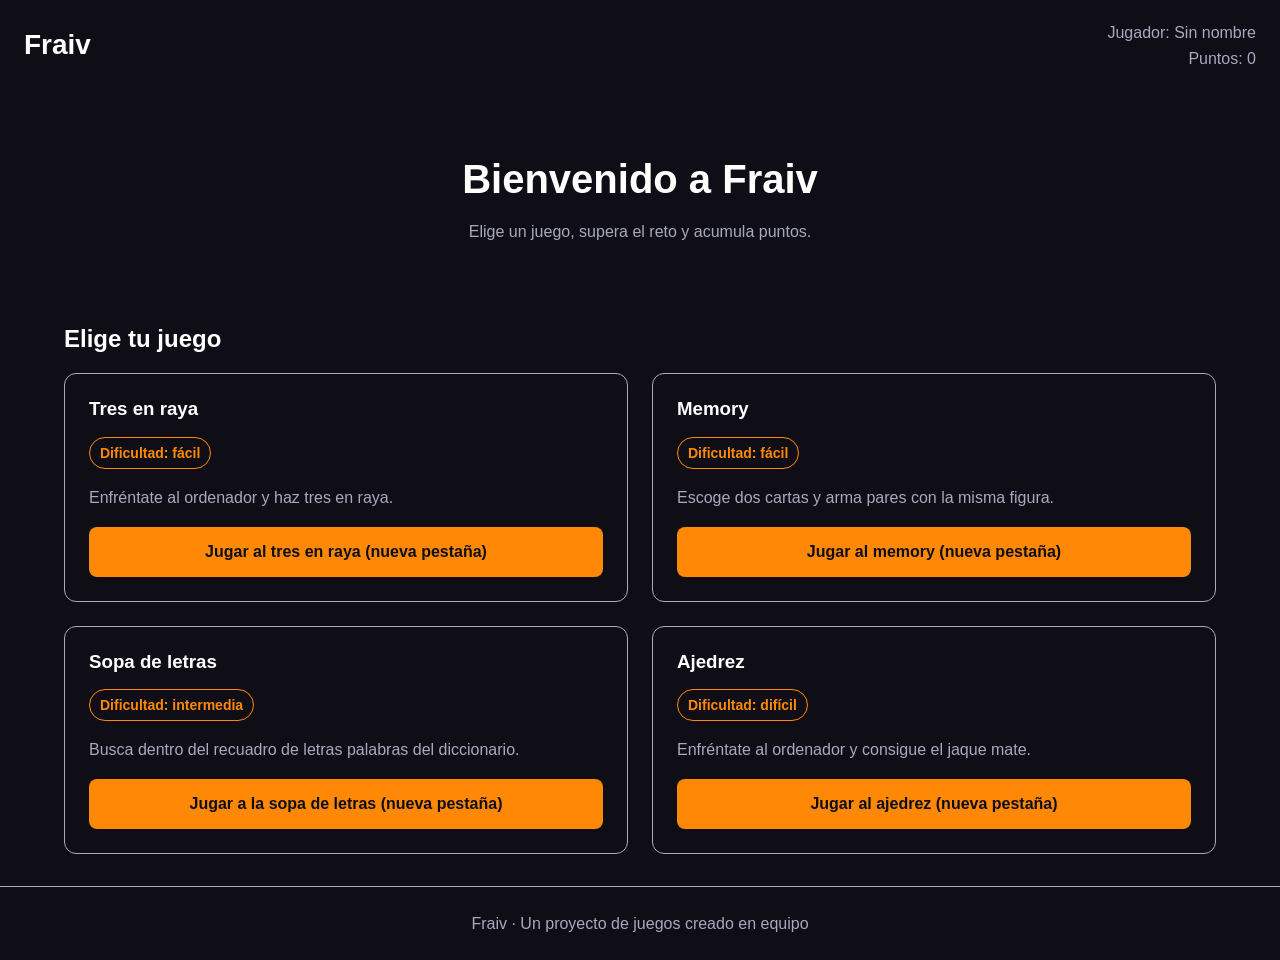
==== index.html @ 10ba38eb "Crea la base de Inicio y los estilos compartidos" ====
<!DOCTYPE html>
<html lang="es">
<head>
    <meta charset="UTF-8">
    <meta name="viewport" content="width=device-width, initial-scale=1.0">
    <title>Fraiv | Inicio</title>

    <link rel="stylesheet" href="./css/comun.css">
    <link rel="stylesheet" href="./css/inicio.css">
</head>
<body>
    <header class="cabecera">
        <a class="marca" href="./index.html">Fraiv</a>

        <div class="perfil">
            <p>Jugador: <span class="nombre-jugador">Sin nombre</span></p>
            <p>Puntos: <span class="puntos-jugador">0</span></p>
        </div>
    </header>

    <main>
        <section class="presentacion">
            <h1>Bienvenido a Fraiv</h1>
            <p>Elige un juego, supera el reto y acumula puntos.</p>
        </section>
        <section class="catalogo">
            <h2>Elige tu juego</h2>

            <div class="lista-juegos">
                <article class="tarjeta-juego">
                    <h3>Tres en raya</h3>
                    <p class="dificultad">Dificultad: fácil</p>
                    <p>Enfréntate al ordenador y haz tres en raya.</p>
                    <a class="boton" href="./juegos/tres-en-raya.html" target="_blank" rel="noopener">
                        Jugar al tres en raya (nueva pestaña)
                    </a>
                </article>
                <article class="tarjeta-juego">
                    <h3>Memory</h3>
                    <p class="dificultad">Dificultad: fácil</p>
                    <p>Escoge dos cartas y arma pares con la misma figura.</p>
                    <a class="boton" href="./juegos/memory.html" target="_blank" rel="noopener">
                        Jugar al memory (nueva pestaña)
                    </a>
                </article>
                <article class="tarjeta-juego">
                    <h3>Sopa de letras</h3>
                    <p class="dificultad">Dificultad: intermedia</p>
                    <p>Busca dentro del recuadro de letras palabras del diccionario.</p>
                    <a class="boton" href="./juegos/sopa-de-letras.html" target="_blank" rel="noopener">
                        Jugar a la sopa de letras (nueva pestaña)
                    </a>
                </article>
                <article class="tarjeta-juego">
                    <h3>Ajedrez</h3>
                    <p class="dificultad">Dificultad: difícil</p>
                    <p>Enfréntate al ordenador y consigue el jaque mate.</p>
                    <a class="boton" href="./juegos/ajedrez.html" target="_blank" rel="noopener">
                        Jugar al ajedrez (nueva pestaña)
                    </a>
                </article>
            </div>
        </section>
    </main>

    <footer class="pie-pagina">
        <p>Fraiv · Un proyecto de juegos creado en equipo</p>
    </footer>
</body>
</html>
---- css/comun.css ----
body {
    margin: 0;
    font-family: Arial, sans-serif;
    background-color: #0f0e17;
    color: #a7a9be;
    line-height: 1.6;
}

h1, h2, h3 {
    color: #fffffe;
    line-height: 1.2;
}

.cabecera {
    display: flex;
    justify-content: space-between;
    align-items: center;
    flex-wrap: wrap;
    gap: 16px;
    padding: 20px 24px;
}

.marca {
    color: #fffffe;
    font-size: 28px;
    font-weight: bold;
    text-decoration: none;
}

.perfil {
    text-align: right;
}

.perfil p {
    margin: 0;
}

main {
    box-sizing: border-box;
    max-width: 1200px;
    margin: 0 auto;
    padding: 32px 24px;
}

.boton {
    display: inline-block;
    padding: 12px 16px;
    background-color: #ff8906;
    color: #0f0e17;
    border-radius: 8px;
    font-weight: bold;
    text-align: center;
    text-decoration: none;
    transition: box-shadow 0.2s ease;
}

.boton:hover {
    box-shadow: 0 0 18px rgba(255, 137, 6, 0.6);
}

.boton:focus-visible {
    outline: 3px solid #fffffe;
    outline-offset: 3px;
}

.pie-pagina {
    padding: 24px;
    text-align: center;
    border-top: 1px solid #a7a9be;
}

.pie-pagina p {
    margin: 0;
}
---- css/inicio.css ----
.presentacion {
    text-align: center;
    padding: 32px 0;
    margin-bottom: 48px;
}

.presentacion h1 {
    font-size: 40px;
    margin: 0 0 16px;
}

.presentacion p {
    margin: 0;
}
.lista-juegos {
    display: grid;
    grid-template-columns: 1fr 1fr;
    gap: 24px;
}

@media (max-width: 600px) {
    .lista-juegos {
        grid-template-columns: 1fr;
    }
}
.tarjeta-juego {
    display: flex;
    flex-direction: column;
    gap: 16px;
    padding: 24px;
    border: 1px solid #a7a9be;
    border-radius: 12px;
}

.tarjeta-juego h3,
.tarjeta-juego p {
    margin: 0;
}

.tarjeta-juego .boton {
    margin-top: auto;
}
.tarjeta-juego .dificultad {
    align-self: flex-start;
    padding: 4px 10px;
    border: 1px solid #ff8906;
    border-radius: 999px;
    color: #ff8906;
    font-size: 14px;
    font-weight: bold;
}
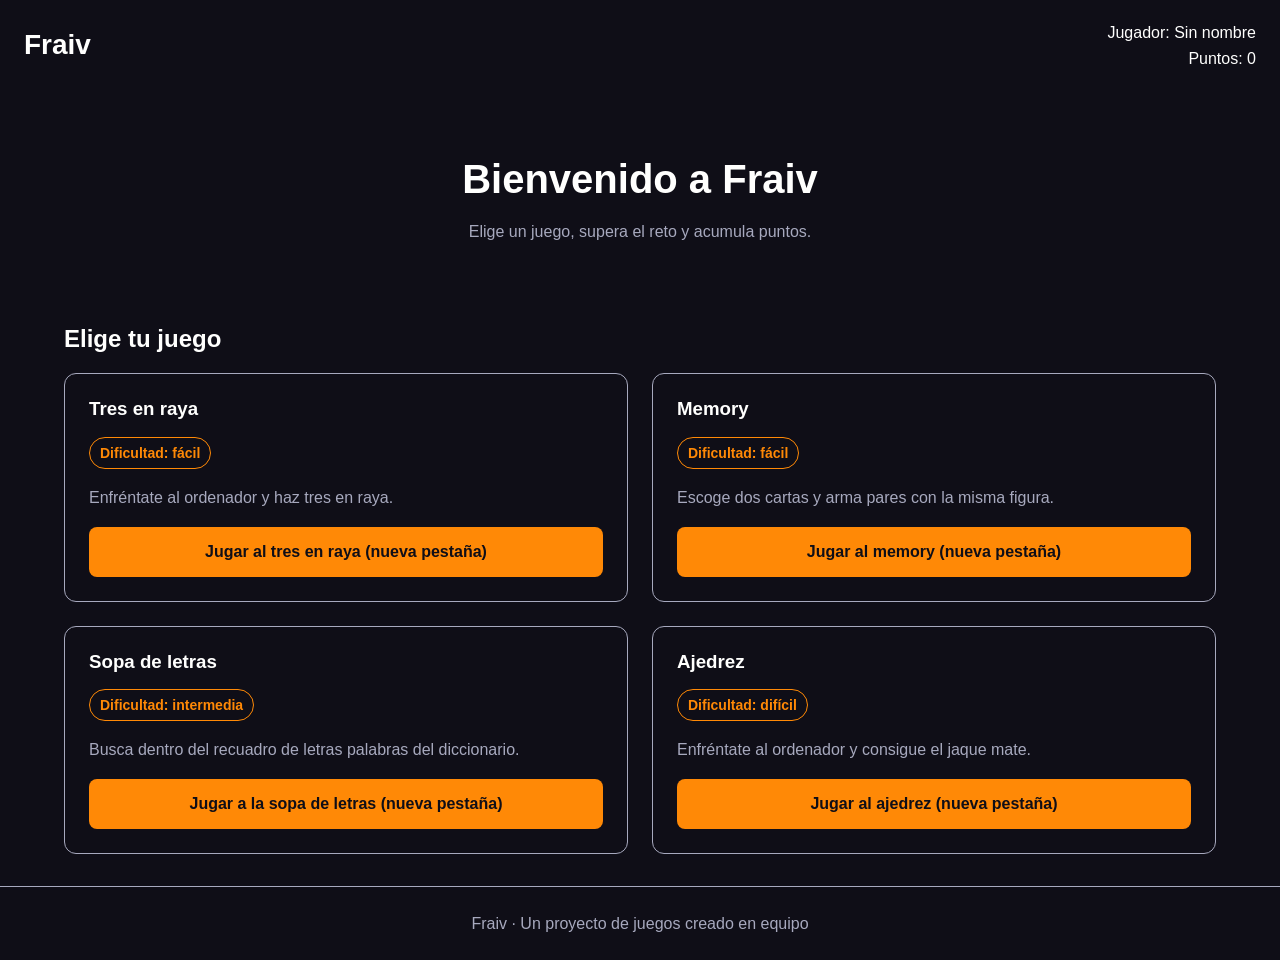
==== commit efbc757b: "añadido juego de sopa de leteras" ====
--- a/index.html
+++ b/index.html
@@ -66,5 +66,6 @@
     <footer class="pie-pagina">
         <p>Fraiv · Un proyecto de juegos creado en equipo</p>
     </footer>
+    <script src="./js/main.js"></script>
 </body>
 </html>
--- a/css/comun.css
+++ b/css/comun.css
@@ -1,13 +1,27 @@
+:root {
+    --fondo: #0f0e17;
+    --titulo: #fffffe;
+    --parrafo: #a7a9be;
+    --boton-fondo: #ff8906;
+    --boton-texto: #0f0e17;
+    --trazo: #000000;
+    --ilus-principal: #fffffe;
+    --ilus-resaltado: #ff8906;
+    --ilus-secundario: #f25f4c;
+    --ilus-terciario: #e53170;
+    --panel: rgba(255, 255, 254, .07);
+}
+
 body {
     margin: 0;
-    font-family: Arial, sans-serif;
-    background-color: #0f0e17;
-    color: #a7a9be;
+    font-family: Arial, Helvetica, sans-serif;
+    background-color: var(--fondo);
+    color: var(--parrafo);
     line-height: 1.6;
 }
 
 h1, h2, h3 {
-    color: #fffffe;
+    color: var(--titulo);
     line-height: 1.2;
 }
 
@@ -21,7 +35,7 @@
 }
 
 .marca {
-    color: #fffffe;
+    color: var(--titulo);
     font-size: 28px;
     font-weight: bold;
     text-decoration: none;
@@ -29,6 +43,7 @@
 
 .perfil {
     text-align: right;
+    color: var(--titulo);
 }
 
 .perfil p {
@@ -45,12 +60,14 @@
 .boton {
     display: inline-block;
     padding: 12px 16px;
-    background-color: #ff8906;
-    color: #0f0e17;
+    background-color: var(--boton-fondo);
+    color: var(--boton-texto);
     border-radius: 8px;
     font-weight: bold;
     text-align: center;
     text-decoration: none;
+    border: 0;
+    cursor: pointer;
     transition: box-shadow 0.2s ease;
 }
 
@@ -59,14 +76,14 @@
 }
 
 .boton:focus-visible {
-    outline: 3px solid #fffffe;
+    outline: 3px solid var(--titulo);
     outline-offset: 3px;
 }
 
 .pie-pagina {
     padding: 24px;
     text-align: center;
-    border-top: 1px solid #a7a9be;
+    border-top: 1px solid var(--parrafo);
 }
 
 .pie-pagina p {
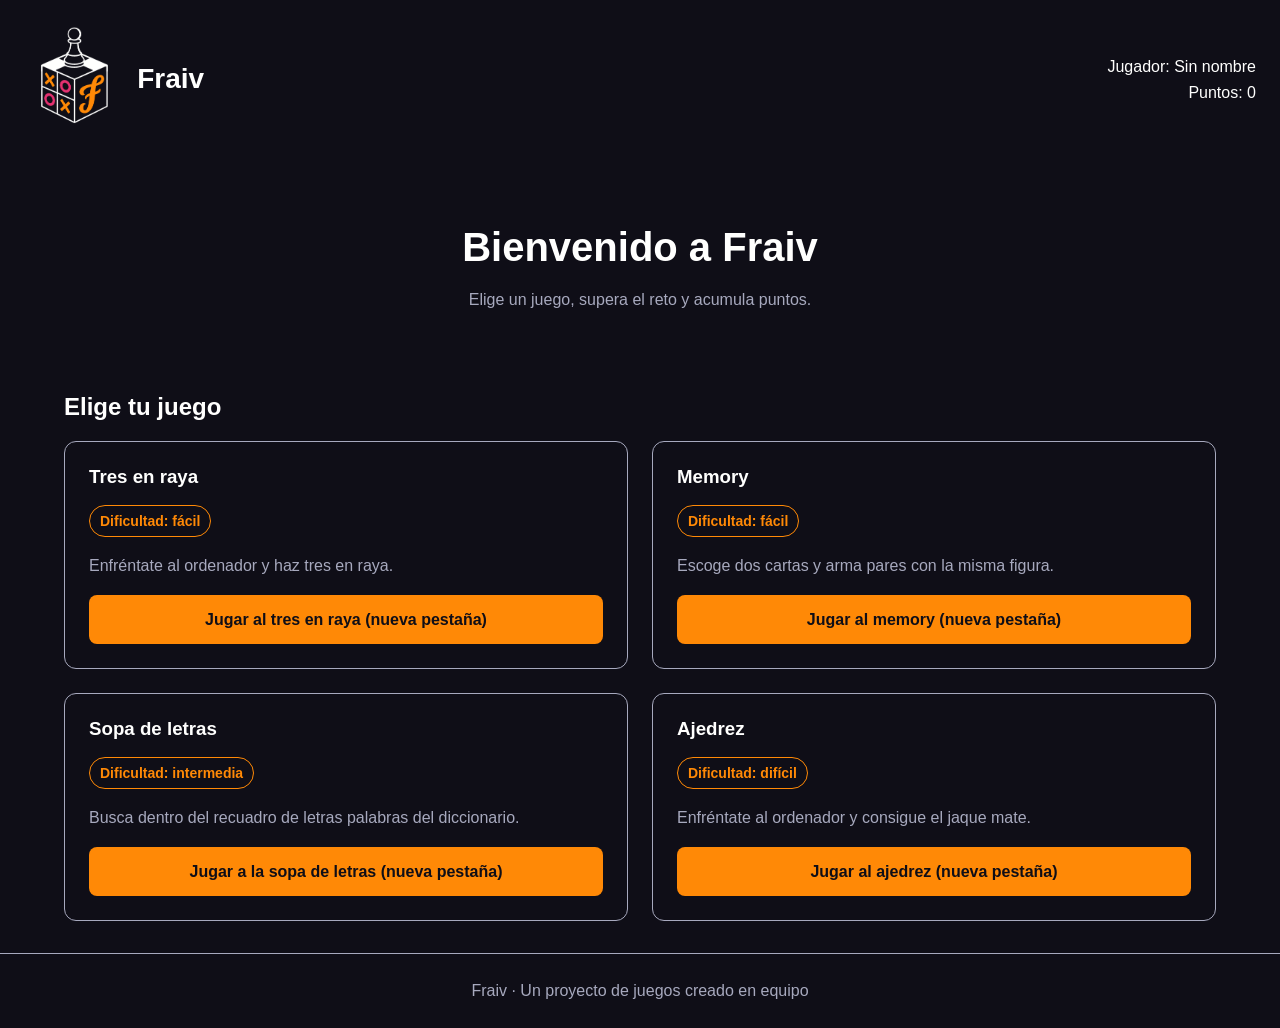
==== commit 808c03cf: "Incorpora el logo y ajusta la cabecera de Fraiv" ====
--- a/index.html
+++ b/index.html
@@ -10,8 +10,12 @@
 </head>
 <body>
     <header class="cabecera">
-        <a class="marca" href="./index.html">Fraiv</a>
-
+        <a class="marca" href="./index.html">
+            <img class="logo-fraiv"
+                src="./assets/logos/logo-fraiv-bordeblanco.png"
+                alt="">
+            <span>Fraiv</span>
+        </a>
         <div class="perfil">
             <p>Jugador: <span class="nombre-jugador">Sin nombre</span></p>
             <p>Puntos: <span class="puntos-jugador">0</span></p>
@@ -66,6 +70,5 @@
     <footer class="pie-pagina">
         <p>Fraiv · Un proyecto de juegos creado en equipo</p>
     </footer>
-    <script src="./js/main.js"></script>
 </body>
 </html>
--- a/css/comun.css
+++ b/css/comun.css
@@ -26,12 +26,15 @@
 }
 
 .cabecera {
+    box-sizing: border-box;
+    max-width: 1400px;
+    margin: 0 auto;
     display: flex;
     justify-content: space-between;
     align-items: center;
     flex-wrap: wrap;
     gap: 16px;
-    padding: 20px 24px;
+    padding: 12px 24px;
 }
 
 .marca {
@@ -39,6 +42,9 @@
     font-size: 28px;
     font-weight: bold;
     text-decoration: none;
+    display: inline-flex;
+    align-items: center;
+    gap: 12px;
 }
 
 .perfil {
@@ -88,4 +94,9 @@
 
 .pie-pagina p {
     margin: 0;
+}
+
+.logo-fraiv {
+    height: 135px;
+    width: auto;
 }
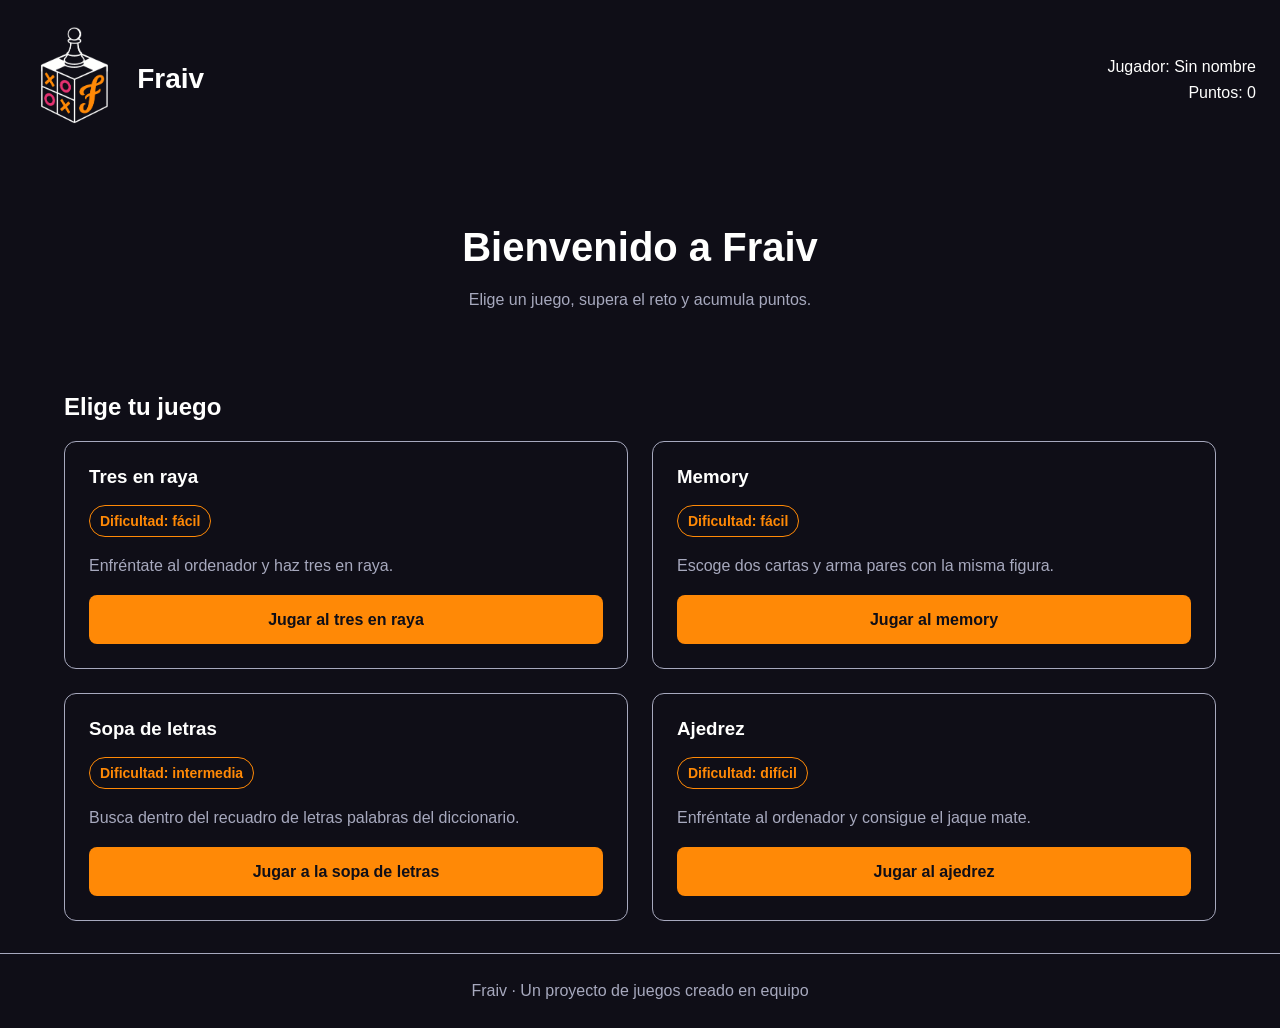
==== commit fe3db8c6: "Quita el aviso visible de nueva pestaña" ====
--- a/index.html
+++ b/index.html
@@ -35,32 +35,32 @@
                     <h3>Tres en raya</h3>
                     <p class="dificultad">Dificultad: fácil</p>
                     <p>Enfréntate al ordenador y haz tres en raya.</p>
-                    <a class="boton" href="./juegos/tres-en-raya.html" target="_blank" rel="noopener">
-                        Jugar al tres en raya (nueva pestaña)
+                    <a class="boton" href="./juegos/tres-en-raya.html" target="_blank" rel="noopener" aria-label="Jugar al tres en raya (se abre en otra pestaña)">
+                        Jugar al tres en raya
                     </a>
                 </article>
                 <article class="tarjeta-juego">
                     <h3>Memory</h3>
                     <p class="dificultad">Dificultad: fácil</p>
                     <p>Escoge dos cartas y arma pares con la misma figura.</p>
-                    <a class="boton" href="./juegos/memory.html" target="_blank" rel="noopener">
-                        Jugar al memory (nueva pestaña)
+                    <a class="boton" href="./juegos/memory.html" target="_blank" rel="noopener" aria-label="Jugar al memory (se abre en otra pestaña)">
+                        Jugar al memory
                     </a>
                 </article>
                 <article class="tarjeta-juego">
                     <h3>Sopa de letras</h3>
                     <p class="dificultad">Dificultad: intermedia</p>
                     <p>Busca dentro del recuadro de letras palabras del diccionario.</p>
-                    <a class="boton" href="./juegos/sopa-de-letras.html" target="_blank" rel="noopener">
-                        Jugar a la sopa de letras (nueva pestaña)
+                    <a class="boton" href="./juegos/sopa-de-letras.html" target="_blank" rel="noopener" aria-label="Jugar a la sopa de letras (se abre en otra pestaña)">
+                        Jugar a la sopa de letras
                     </a>
                 </article>
                 <article class="tarjeta-juego">
                     <h3>Ajedrez</h3>
                     <p class="dificultad">Dificultad: difícil</p>
                     <p>Enfréntate al ordenador y consigue el jaque mate.</p>
-                    <a class="boton" href="./juegos/ajedrez.html" target="_blank" rel="noopener">
-                        Jugar al ajedrez (nueva pestaña)
+                    <a class="boton" href="./juegos/ajedrez.html" target="_blank" rel="noopener" aria-label="Jugar al ajedrez (se abre en otra pestaña)">
+                        Jugar al ajedrez
                     </a>
                 </article>
             </div>
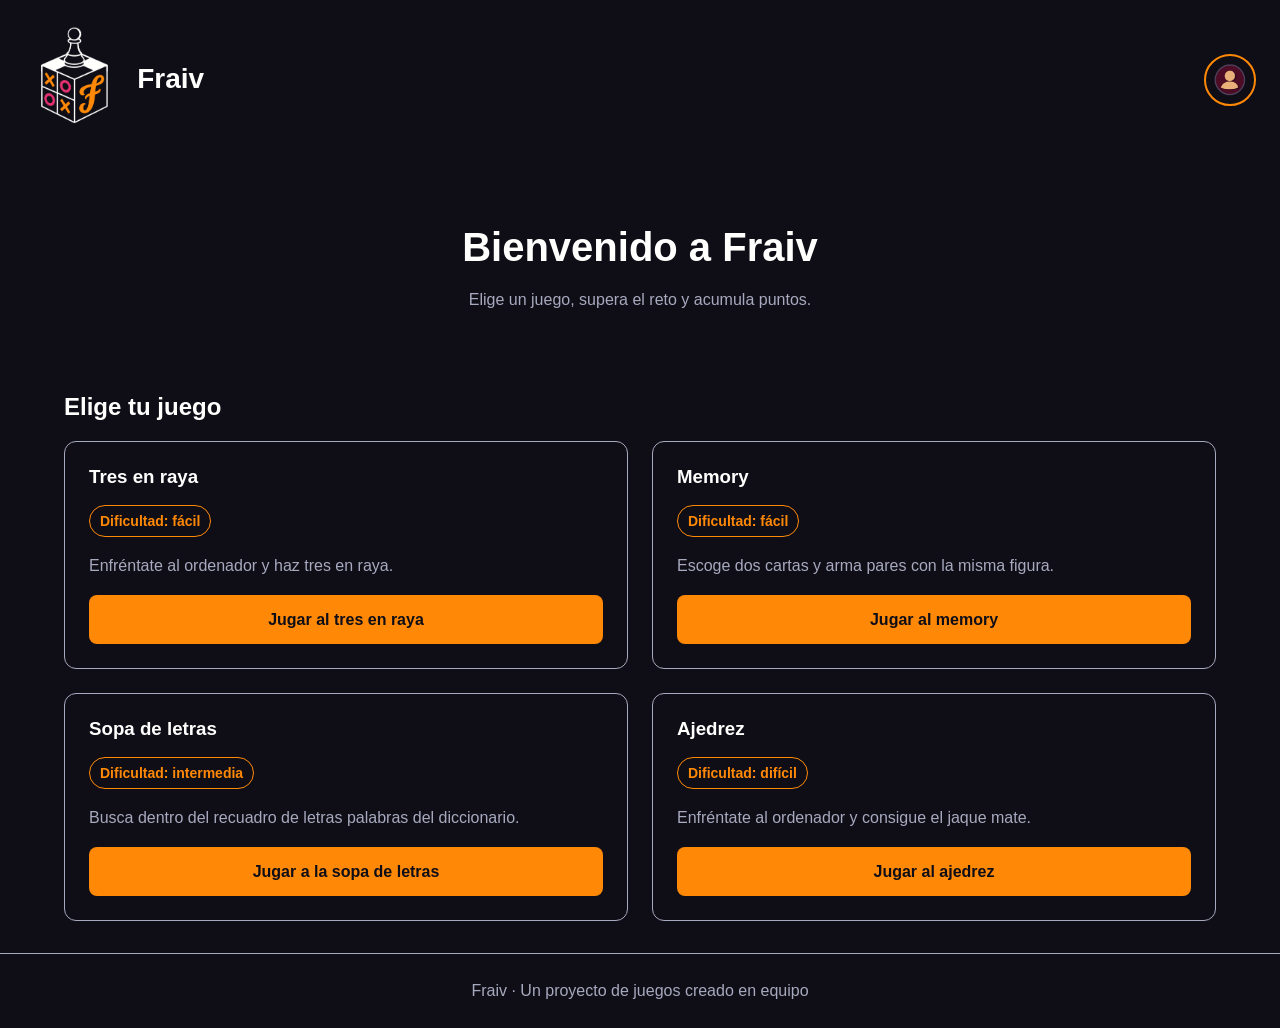
==== commit 72e47eb9: "seccion perfil" ====
--- a/index.html
+++ b/index.html
@@ -16,9 +16,14 @@
                 alt="">
             <span>Fraiv</span>
         </a>
-        <div class="perfil">
-            <p>Jugador: <span class="nombre-jugador">Sin nombre</span></p>
-            <p>Puntos: <span class="puntos-jugador">0</span></p>
+        <div class="perfil-contenedor">
+            <div class="perfil-trigger" id="perfil-trigger">
+                <img src="./assets/logos/Icono de perfil.png" alt="Perfil de usuario" class="avatar-perfil">
+            </div>
+            <div class="perfil-dropdown" id="perfil-dropdown">
+                <p>Jugador: <span class="nombre-jugador" id="nombre-jugador">Sin nombre</span></p>
+                <p>Puntos: <span class="puntos-jugador" id="puntos-jugador">0</span></p>
+            </div>
         </div>
     </header>
 
@@ -70,5 +75,6 @@
     <footer class="pie-pagina">
         <p>Fraiv · Un proyecto de juegos creado en equipo</p>
     </footer>
+    <script src="./js/perfil.js"></script>
 </body>
 </html>
--- a/css/comun.css
+++ b/css/comun.css
@@ -47,14 +47,89 @@
     gap: 12px;
 }
 
-.perfil {
-    text-align: right;
-    color: var(--titulo);
+.perfil-contenedor {
+    position: relative;
+    display: inline-block;
 }
 
-.perfil p {
-    margin: 0;
+.perfil-trigger {
+    cursor: pointer;
+    display: flex;
+    align-items: center;
+    justify-content: center;
 }
+
+.avatar-perfil {
+    width: 48px;
+    height: 48px;
+    border-radius: 50%;
+    border: 2px solid var(--ilus-resaltado);
+    transition: transform 0.2s ease;
+}
+
+.perfil-trigger:hover .avatar-perfil {
+    transform: scale(1.1);
+}
+
+.perfil-dropdown {
+    position: absolute;
+    top: 55px;
+    right: 0;
+    background-color: var(--panel);
+    backdrop-filter: blur(10px);
+    color: var(--titulo);
+    padding: 16px;
+    border-radius: 12px;
+    border: 1px solid rgba(255, 255, 254, 0.1);
+    min-width: 220px;
+    box-shadow: 0 8px 24px rgba(0, 0, 0, 0.5);
+    display: none;
+    z-index: 100;
+    text-align: left;
+}
+
+.perfil-dropdown.visible {
+    display: block;
+}
+
+.perfil-dropdown p {
+    margin: 0 0 8px 0;
+    font-size: 14px;
+}
+
+.perfil-dropdown span {
+    font-weight: bold;
+    color: var(--ilus-resaltado);
+}
+
+.formulario-nombre {
+    display: flex;
+    flex-direction: column;
+    gap: 10px;
+}
+
+.input-nombre {
+    background: rgba(0, 0, 0, 0.3);
+    border: 1px solid var(--parrafo);
+    color: var(--titulo);
+    padding: 8px;
+    border-radius: 4px;
+    font-family: inherit;
+}
+
+.boton-guardar {
+    background-color: var(--boton-fondo);
+    color: var(--boton-texto);
+    border: none;
+    padding: 8px;
+    border-radius: 4px;
+    cursor: pointer;
+    font-weight: bold;
+    font-size: 12px;
+}
+
+
+
 
 main {
     box-sizing: border-box;
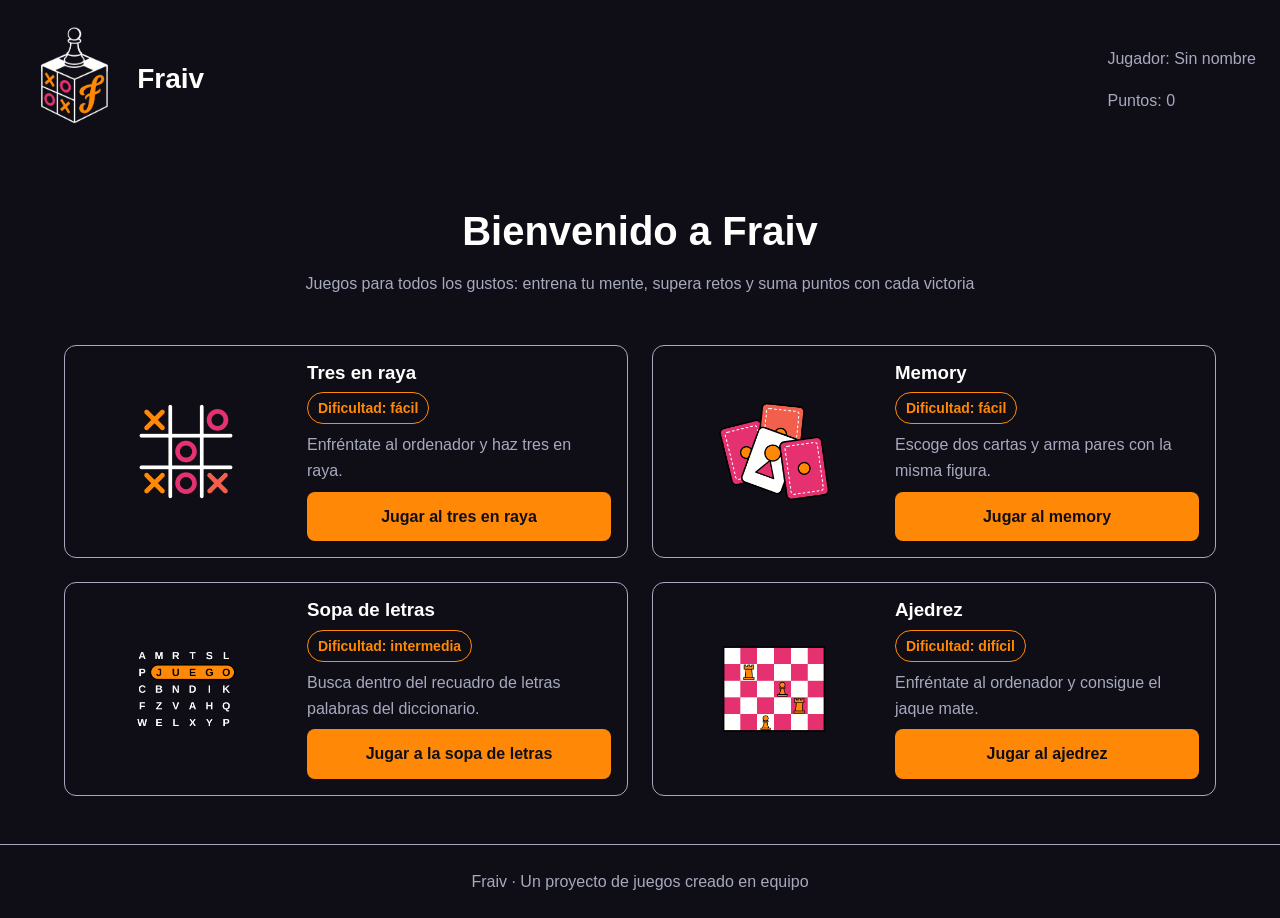
==== commit 08b37270: "Añade imágenes y ajusta tarjetas de Inicio" ====
--- a/index.html
+++ b/index.html
@@ -16,57 +16,70 @@
                 alt="">
             <span>Fraiv</span>
         </a>
-        <div class="perfil-contenedor">
-            <div class="perfil-trigger" id="perfil-trigger">
-                <img src="./assets/logos/Icono de perfil.png" alt="Perfil de usuario" class="avatar-perfil">
-            </div>
-            <div class="perfil-dropdown" id="perfil-dropdown">
-                <p>Jugador: <span class="nombre-jugador" id="nombre-jugador">Sin nombre</span></p>
-                <p>Puntos: <span class="puntos-jugador" id="puntos-jugador">0</span></p>
-            </div>
+        <div class="perfil">
+            <p>Jugador: <span class="nombre-jugador">Sin nombre</span></p>
+            <p>Puntos: <span class="puntos-jugador">0</span></p>
         </div>
     </header>
 
     <main>
         <section class="presentacion">
             <h1>Bienvenido a Fraiv</h1>
-            <p>Elige un juego, supera el reto y acumula puntos.</p>
+            <p>Juegos para todos los gustos: entrena tu mente, supera retos y suma puntos con cada victoria</p>
         </section>
         <section class="catalogo">
-            <h2>Elige tu juego</h2>
-
             <div class="lista-juegos">
                 <article class="tarjeta-juego">
-                    <h3>Tres en raya</h3>
-                    <p class="dificultad">Dificultad: fácil</p>
-                    <p>Enfréntate al ordenador y haz tres en raya.</p>
-                    <a class="boton" href="./juegos/tres-en-raya.html" target="_blank" rel="noopener" aria-label="Jugar al tres en raya (se abre en otra pestaña)">
-                        Jugar al tres en raya
-                    </a>
+                    <img class="imagen-juego"
+                        src="./assets/juegos/tres-en-raya-color.png"
+                        alt="Tablero de tres en raya con fichas X y O">
+                    <div class="contenido-juego">
+                        <h3>Tres en raya</h3>
+                        <p class="dificultad">Dificultad: fácil</p>
+                        <p>Enfréntate al ordenador y haz tres en raya.</p>
+                        <a class="boton" href="./juegos/tres-en-raya.html" target="_blank" rel="noopener" aria-label="Jugar al tres en raya (se abre en otra pestaña)">
+                            Jugar al tres en raya
+                        </a>
+                    </div>
                 </article>
                 <article class="tarjeta-juego">
-                    <h3>Memory</h3>
-                    <p class="dificultad">Dificultad: fácil</p>
-                    <p>Escoge dos cartas y arma pares con la misma figura.</p>
-                    <a class="boton" href="./juegos/memory.html" target="_blank" rel="noopener" aria-label="Jugar al memory (se abre en otra pestaña)">
-                        Jugar al memory
-                    </a>
+                    <img class="imagen-juego"
+                        src="./assets/juegos/memory-color.png"
+                        alt="Cartas con figuras geométricas para el juego de memoria">
+                    <div class="contenido-juego">
+                        <h3>Memory</h3>
+                        <p class="dificultad">Dificultad: fácil</p>
+                        <p>Escoge dos cartas y arma pares con la misma figura.</p>
+                        <a class="boton" href="./juegos/memory.html" target="_blank" rel="noopener" aria-label="Jugar al memory (se abre en otra pestaña)">
+                            Jugar al memory
+                        </a>
+                    </div>
                 </article>
                 <article class="tarjeta-juego">
-                    <h3>Sopa de letras</h3>
-                    <p class="dificultad">Dificultad: intermedia</p>
-                    <p>Busca dentro del recuadro de letras palabras del diccionario.</p>
-                    <a class="boton" href="./juegos/sopa-de-letras.html" target="_blank" rel="noopener" aria-label="Jugar a la sopa de letras (se abre en otra pestaña)">
-                        Jugar a la sopa de letras
-                    </a>
+                    <img class="imagen-juego"
+                        src="./assets/juegos/sopa-de-letras-color.png"
+                        alt="Sopa de letras con la palabra JUEGO resaltada">
+                    <div class="contenido-juego">
+                        <h3>Sopa de letras</h3>
+                        <p class="dificultad">Dificultad: intermedia</p>
+                        <p>Busca dentro del recuadro de letras palabras del diccionario.</p>
+                        <a class="boton" href="./juegos/sopa-de-letras.html" target="_blank" rel="noopener" aria-label="Jugar a la sopa de letras (se abre en otra pestaña)">
+                            Jugar a la sopa de letras
+                        </a>
+                    </div>
                 </article>
                 <article class="tarjeta-juego">
-                    <h3>Ajedrez</h3>
-                    <p class="dificultad">Dificultad: difícil</p>
-                    <p>Enfréntate al ordenador y consigue el jaque mate.</p>
-                    <a class="boton" href="./juegos/ajedrez.html" target="_blank" rel="noopener" aria-label="Jugar al ajedrez (se abre en otra pestaña)">
-                        Jugar al ajedrez
-                    </a>
+                    <img class="imagen-juego"
+                        src="./assets/juegos/ajedrez-color.png"
+                        alt="Tablero de ajedrez con torres y peones estilizados">
+                    <div class="contenido-juego">
+                        <h3>Ajedrez</h3>
+                        <p class="dificultad">Dificultad: difícil</p>
+                        <p>Enfréntate al ordenador y consigue el jaque mate.</p>
+                        <a class="boton" href="./juegos/ajedrez.html" target="_blank" rel="noopener" aria-label="Jugar al ajedrez (se abre en otra pestaña)">
+                            Jugar al ajedrez
+                        </a>
+                    </div>
                 </article>
             </div>
         </section>
@@ -75,6 +88,5 @@
     <footer class="pie-pagina">
         <p>Fraiv · Un proyecto de juegos creado en equipo</p>
     </footer>
-    <script src="./js/perfil.js"></script>
 </body>
 </html>
--- a/css/inicio.css
+++ b/css/inicio.css
@@ -1,7 +1,7 @@
 .presentacion {
     text-align: center;
-    padding: 32px 0;
-    margin-bottom: 48px;
+    padding: 16px 0;
+    margin-bottom: 32px;
 }
 
 .presentacion h1 {
@@ -12,24 +12,37 @@
 .presentacion p {
     margin: 0;
 }
+
+.catalogo {
+    margin-bottom: 16px;
+}
+
 .lista-juegos {
     display: grid;
     grid-template-columns: 1fr 1fr;
     gap: 24px;
 }
 
-@media (max-width: 600px) {
-    .lista-juegos {
-        grid-template-columns: 1fr;
-    }
+.tarjeta-juego {
+    display: grid;
+    grid-template-columns: 210px minmax(0, 1fr);
+    gap: 16px;
+    padding: 16px;
+    border: 1px solid #a7a9be;
+    border-radius: 12px;
 }
-.tarjeta-juego {
+
+.imagen-juego {
+    width: 100%;
+    height: auto;
+    align-self: center;
+}
+
+.contenido-juego {
     display: flex;
     flex-direction: column;
-    gap: 16px;
-    padding: 24px;
-    border: 1px solid #a7a9be;
-    border-radius: 12px;
+    gap: 8px;
+    min-width: 0;
 }
 
 .tarjeta-juego h3,
@@ -48,4 +61,15 @@
     color: #ff8906;
     font-size: 14px;
     font-weight: bold;
+}
+
+@media (max-width: 600px) {
+    .lista-juegos {
+        grid-template-columns: 1fr;
+    }
+
+    .tarjeta-juego {
+        grid-template-columns: 100px minmax(0, 1fr);
+        gap: 12px;
+    }
 }
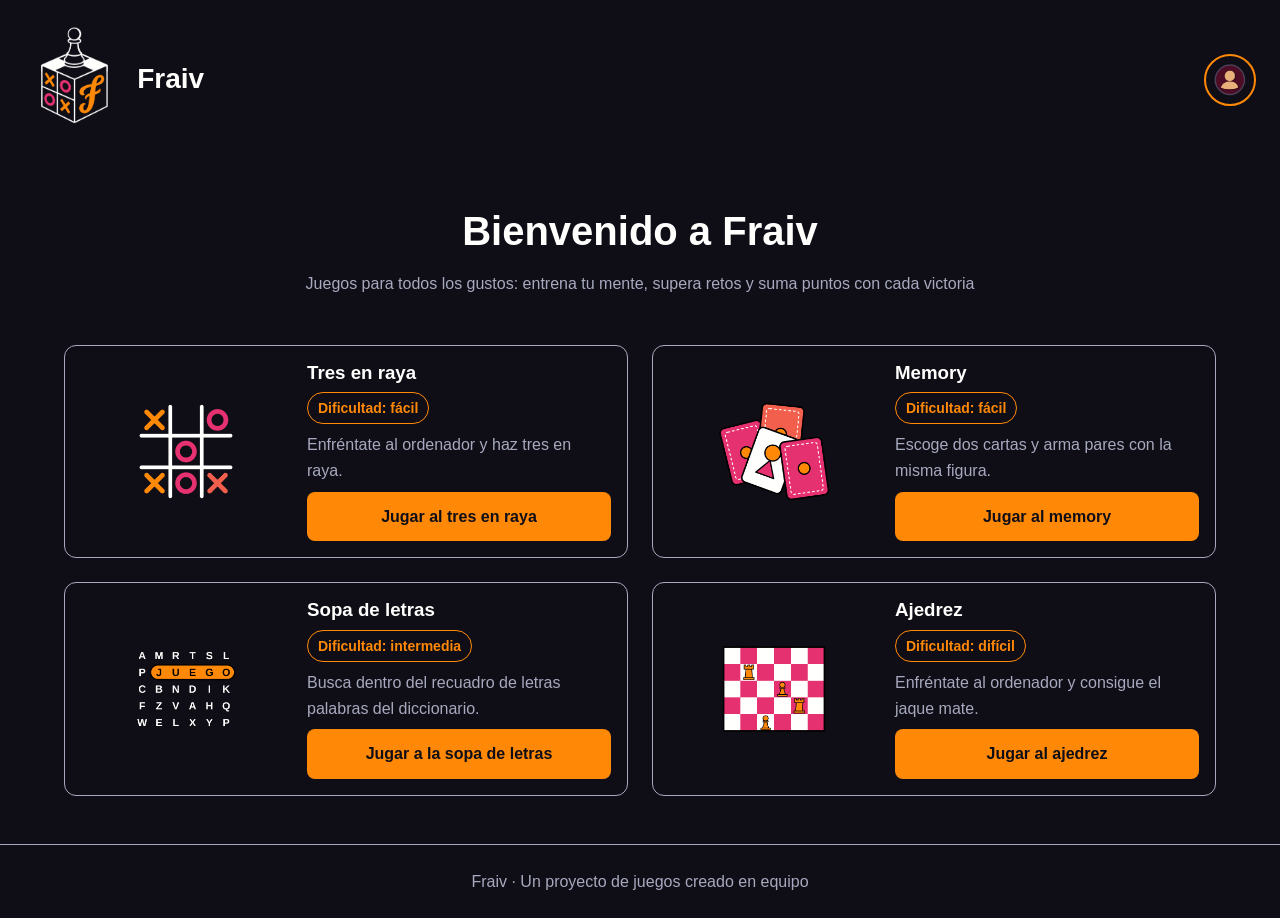
==== commit 18f381ea: "Merge remote-tracking branch 'origin/develop' into yari-inicio-textos-tarjetas" ====
--- a/index.html
+++ b/index.html
@@ -16,9 +16,14 @@
                 alt="">
             <span>Fraiv</span>
         </a>
-        <div class="perfil">
-            <p>Jugador: <span class="nombre-jugador">Sin nombre</span></p>
-            <p>Puntos: <span class="puntos-jugador">0</span></p>
+        <div class="perfil-contenedor">
+            <div class="perfil-trigger" id="perfil-trigger">
+                <img src="./assets/logos/Icono de perfil.png" alt="Perfil de usuario" class="avatar-perfil">
+            </div>
+            <div class="perfil-dropdown" id="perfil-dropdown">
+                <p>Jugador: <span class="nombre-jugador" id="nombre-jugador">Sin nombre</span></p>
+                <p>Puntos: <span class="puntos-jugador" id="puntos-jugador">0</span></p>
+            </div>
         </div>
     </header>
 
@@ -88,5 +93,6 @@
     <footer class="pie-pagina">
         <p>Fraiv · Un proyecto de juegos creado en equipo</p>
     </footer>
+    <script src="./js/perfil.js"></script>
 </body>
 </html>
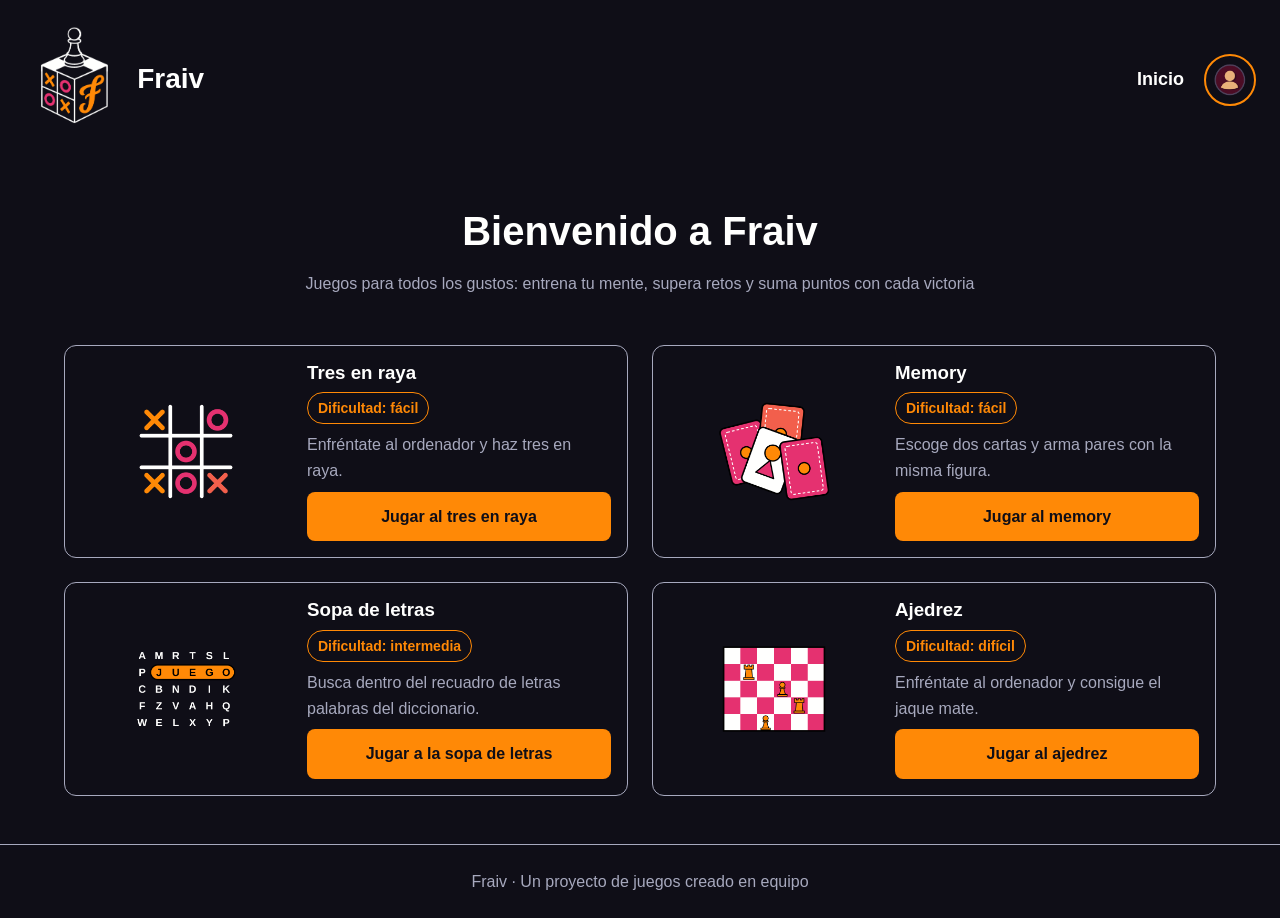
==== commit 228bcd22: "footer y ultims mejoras" ====
--- a/index.html
+++ b/index.html
@@ -16,13 +16,16 @@
                 alt="">
             <span>Fraiv</span>
         </a>
-        <div class="perfil-contenedor">
-            <div class="perfil-trigger" id="perfil-trigger">
-                <img src="./assets/logos/Icono de perfil.png" alt="Perfil de usuario" class="avatar-perfil">
-            </div>
-            <div class="perfil-dropdown" id="perfil-dropdown">
-                <p>Jugador: <span class="nombre-jugador" id="nombre-jugador">Sin nombre</span></p>
-                <p>Puntos: <span class="puntos-jugador" id="puntos-jugador">0</span></p>
+        <div class="navegacion-cabecera">
+            <a class="enlace-nav" href="./index.html">Inicio</a>
+            <div class="perfil-contenedor">
+                <div class="perfil-trigger" id="perfil-trigger">
+                    <img src="./assets/logos/Icono de perfil.png" alt="Perfil de usuario" class="avatar-perfil">
+                </div>
+                <div class="perfil-dropdown" id="perfil-dropdown">
+                    <p>Jugador: <span class="nombre-jugador" id="nombre-jugador">Sin nombre</span></p>
+                    <p>Puntos: <span class="puntos-jugador" id="puntos-jugador">0</span></p>
+                </div>
             </div>
         </div>
     </header>
--- a/css/comun.css
+++ b/css/comun.css
@@ -50,6 +50,24 @@
 .perfil-contenedor {
     position: relative;
     display: inline-block;
+}
+
+.navegacion-cabecera {
+    display: flex;
+    align-items: center;
+    gap: 20px;
+}
+
+.enlace-nav {
+    color: var(--titulo);
+    text-decoration: none;
+    font-weight: bold;
+    font-size: 18px;
+    transition: color 0.2s ease;
+}
+
+.enlace-nav:hover {
+    color: var(--ilus-resaltado);
 }
 
 .perfil-trigger {
